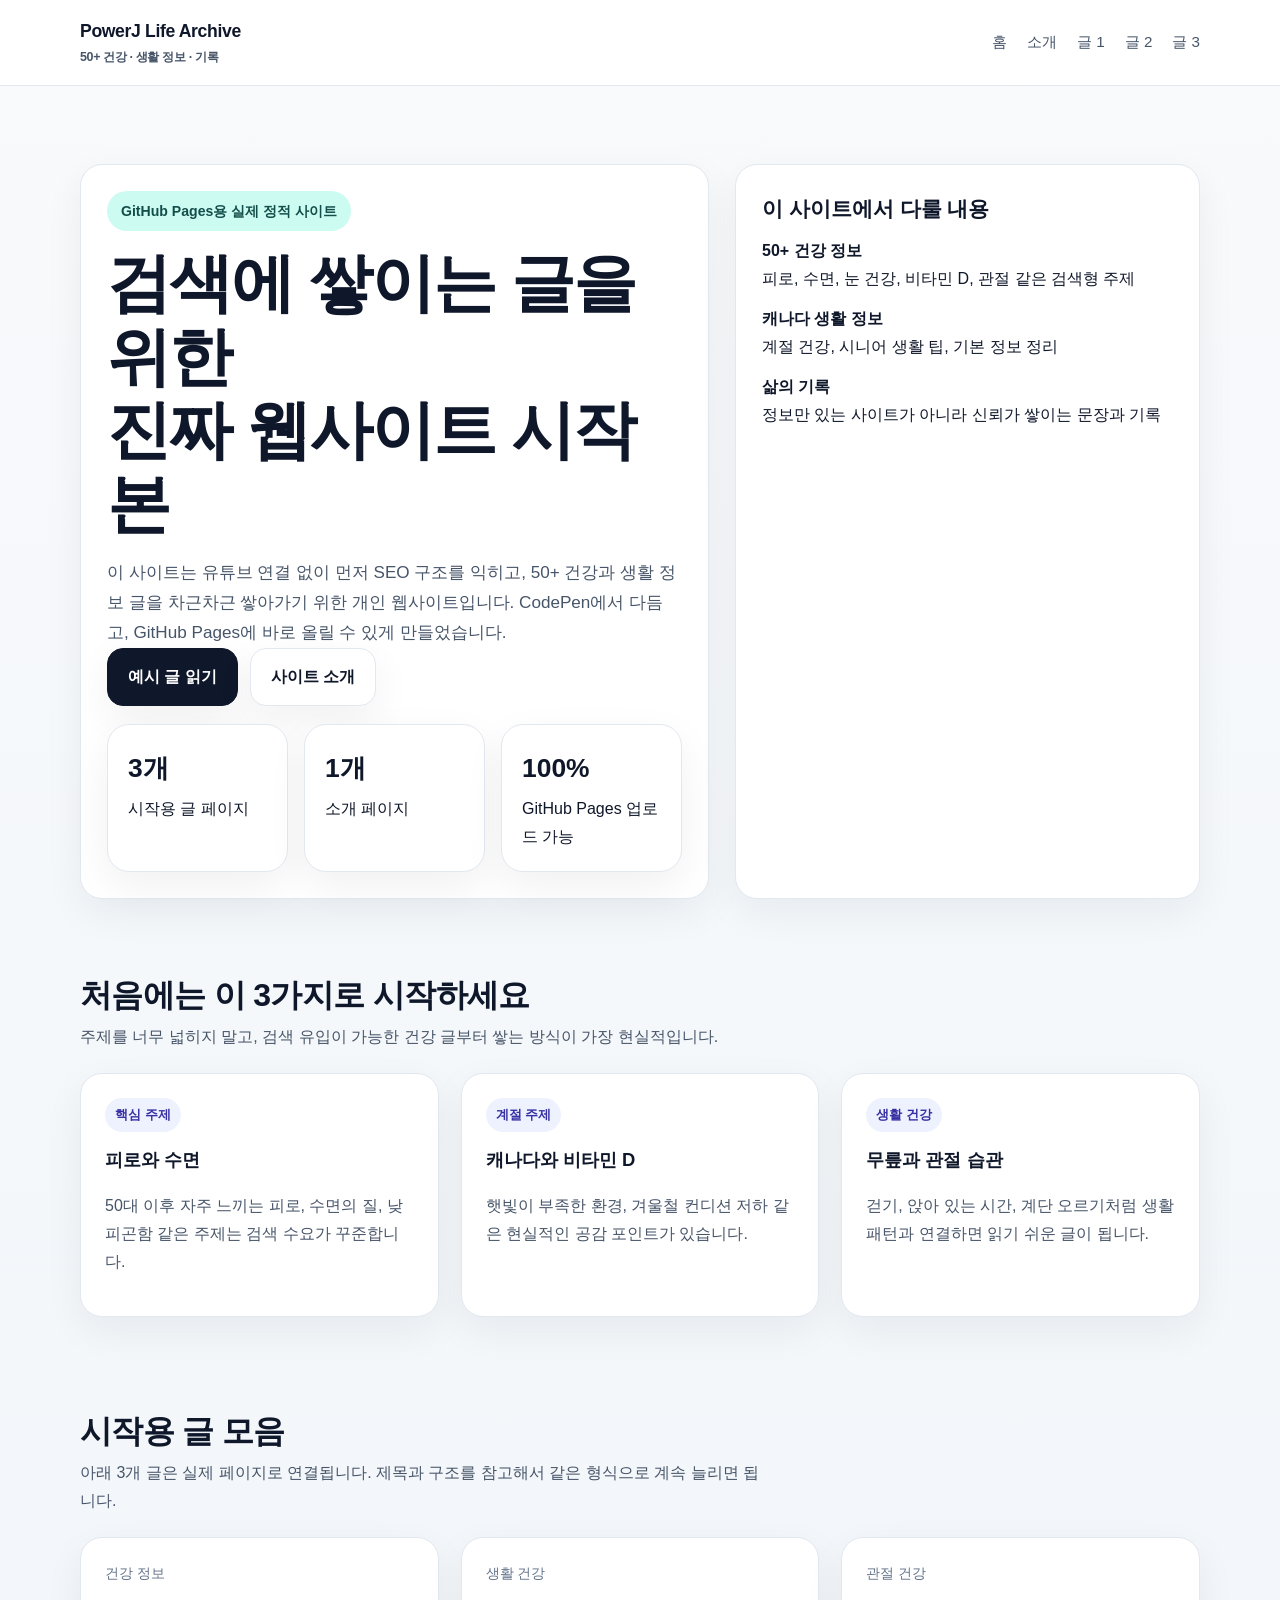
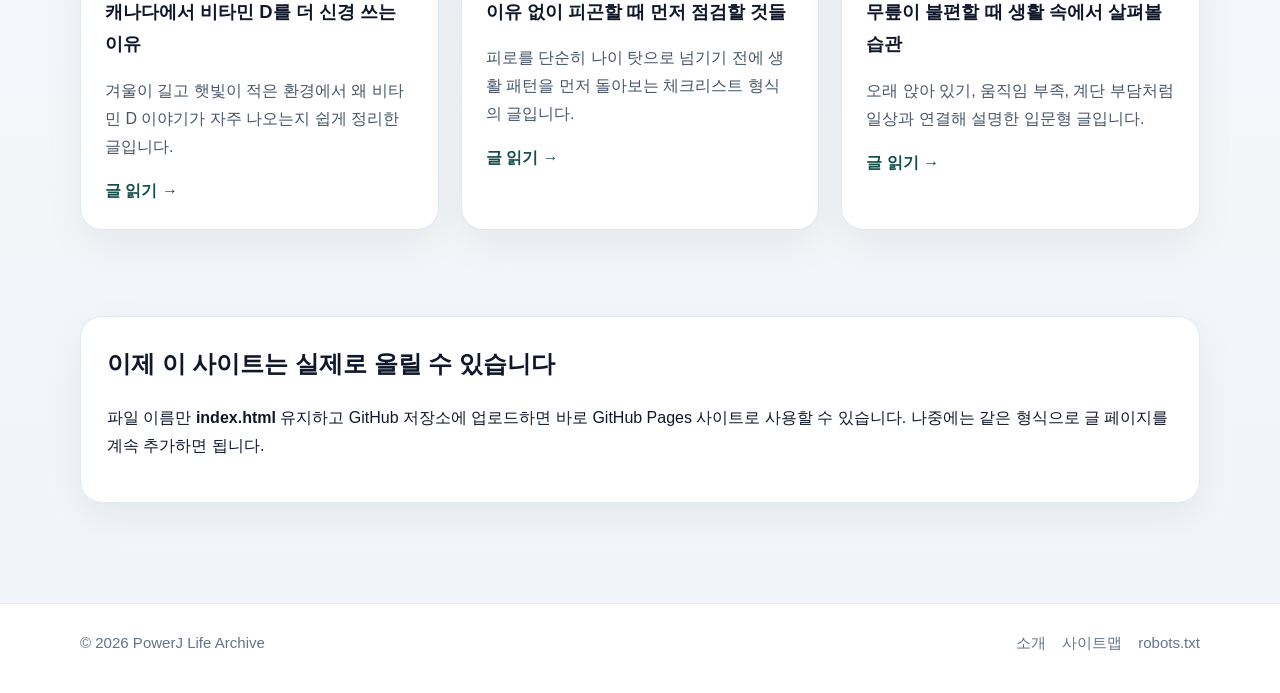
==== index.html @ 20f681a1 "Update index.html" ====
<!DOCTYPE html>
<html lang="ko">
<head>
  <meta charset="UTF-8" />
  <meta name="viewport" content="width=device-width, initial-scale=1.0" />
  <title>PowerJ Life Archive | 50+ 건강과 생활 정보</title>
  <meta name="description" content="캐나다 거주 50+를 위한 건강, 생활 정보, 삶의 기록을 정리하는 PowerJ Life Archive 웹사이트입니다." />
  <meta name="keywords" content="캐나다 50대, 캐나다 시니어, 건강 정보, 생활 정보, 비타민 D, 무릎 통증, 피로, SEO 블로그" />
  <meta name="author" content="PowerJ" />
  <meta property="og:title" content="PowerJ Life Archive" />
  <meta property="og:description" content="50+ 건강과 생활 정보를 차분하게 정리하는 웹사이트" />
  <meta property="og:type" content="website" />
  <meta property="og:locale" content="ko_KR" />
  <link rel="canonical" href="https://yourname.github.io/" />
  <link rel="stylesheet" href="assets/styles.css" />
</head>
<body>
  <header>
    <div class="container nav">
      <a class="brand" href="index.html">PowerJ Life Archive<small>50+ 건강 · 생활 정보 · 기록</small></a>
      <nav class="nav-links">
        <a href="index.html">홈</a>
        <a href="about.html">소개</a>
        <a href="fatigue-checklist.html">글 1</a>
        <a href="vitamin-d-canada.html">글 2</a>
        <a href="knee-pain-habits.html">글 3</a>
      </nav>
    </div>
  </header>

  <main>
    <section class="hero">
      <div class="container hero-wrap">
        <div class="panel">
          <span class="badge">GitHub Pages용 실제 정적 사이트</span>
          <h1>검색에 쌓이는 글을 위한<br>진짜 웹사이트 시작본</h1>
          <p class="lead">이 사이트는 유튜브 연결 없이 먼저 SEO 구조를 익히고, 50+ 건강과 생활 정보 글을 차근차근 쌓아가기 위한 개인 웹사이트입니다. CodePen에서 다듬고, GitHub Pages에 바로 올릴 수 있게 만들었습니다.</p>
          <div class="button-row">
            <a class="btn primary" href="posts/vitamin-d-canada.html">예시 글 읽기</a>
            <a class="btn" href="about.html">사이트 소개</a>
          </div>
          <div class="stat-wrap">
            <div class="stat"><strong>3개</strong><span>시작용 글 페이지</span></div>
            <div class="stat"><strong>1개</strong><span>소개 페이지</span></div>
            <div class="stat"><strong>100%</strong><span>GitHub Pages 업로드 가능</span></div>
          </div>
        </div>
        <div class="panel">
          <h2>이 사이트에서 다룰 내용</h2>
          <ul class="list-clean">
            <li><strong>50+ 건강 정보</strong><br><span>피로, 수면, 눈 건강, 비타민 D, 관절 같은 검색형 주제</span></li>
            <li><strong>캐나다 생활 정보</strong><br><span>계절 건강, 시니어 생활 팁, 기본 정보 정리</span></li>
            <li><strong>삶의 기록</strong><br><span>정보만 있는 사이트가 아니라 신뢰가 쌓이는 문장과 기록</span></li>
          </ul>
        </div>
      </div>
    </section>

    <section>
      <div class="container">
        <div class="section-head">
          <div>
            <h2>처음에는 이 3가지로 시작하세요</h2>
            <p>주제를 너무 넓히지 말고, 검색 유입이 가능한 건강 글부터 쌓는 방식이 가장 현실적입니다.</p>
          </div>
        </div>
        <div class="grid grid-3">
          <article class="card">
            <span class="eyebrow">핵심 주제</span>
            <h3>피로와 수면</h3>
            <p>50대 이후 자주 느끼는 피로, 수면의 질, 낮 피곤함 같은 주제는 검색 수요가 꾸준합니다.</p>
          </article>
          <article class="card">
            <span class="eyebrow">계절 주제</span>
            <h3>캐나다와 비타민 D</h3>
            <p>햇빛이 부족한 환경, 겨울철 컨디션 저하 같은 현실적인 공감 포인트가 있습니다.</p>
          </article>
          <article class="card">
            <span class="eyebrow">생활 건강</span>
            <h3>무릎과 관절 습관</h3>
            <p>걷기, 앉아 있는 시간, 계단 오르기처럼 생활 패턴과 연결하면 읽기 쉬운 글이 됩니다.</p>
          </article>
        </div>
      </div>
    </section>

    <section>
      <div class="container">
        <div class="section-head">
          <div>
            <h2>시작용 글 모음</h2>
            <p>아래 3개 글은 실제 페이지로 연결됩니다. 제목과 구조를 참고해서 같은 형식으로 계속 늘리면 됩니다.</p>
          </div>
        </div>
        <div class="grid grid-3">
          <article class="post-card">
            <div class="meta">건강 정보</div>
            <h3>캐나다에서 비타민 D를 더 신경 쓰는 이유</h3>
            <p>겨울이 길고 햇빛이 적은 환경에서 왜 비타민 D 이야기가 자주 나오는지 쉽게 정리한 글입니다.</p>
            <a class="post-link" href="posts/vitamin-d-canada.html">글 읽기 →</a>
          </article>
          <article class="post-card">
            <div class="meta">생활 건강</div>
            <h3>이유 없이 피곤할 때 먼저 점검할 것들</h3>
            <p>피로를 단순히 나이 탓으로 넘기기 전에 생활 패턴을 먼저 돌아보는 체크리스트 형식의 글입니다.</p>
            <a class="post-link" href="posts/fatigue-checklist.html">글 읽기 →</a>
          </article>
          <article class="post-card">
            <div class="meta">관절 건강</div>
            <h3>무릎이 불편할 때 생활 속에서 살펴볼 습관</h3>
            <p>오래 앉아 있기, 움직임 부족, 계단 부담처럼 일상과 연결해 설명한 입문형 글입니다.</p>
            <a class="post-link" href="posts/knee-pain-habits.html">글 읽기 →</a>
          </article>
        </div>
      </div>
    </section>

    <section>
      <div class="container">
        <div class="cta-box">
          <h2 style="margin-top:0;">이제 이 사이트는 실제로 올릴 수 있습니다</h2>
          <p>파일 이름만 <strong>index.html</strong> 유지하고 GitHub 저장소에 업로드하면 바로 GitHub Pages 사이트로 사용할 수 있습니다. 나중에는 같은 형식으로 글 페이지를 계속 추가하면 됩니다.</p>
        </div>
      </div>
    </section>
  </main>

  <footer>
    <div class="container footer-inner">
      <div>© 2026 PowerJ Life Archive</div>
      <div class="footer-links">
        <a href="about.html">소개</a>
        <a href="sitemap.xml">사이트맵</a>
        <a href="robots.txt">robots.txt</a>
      </div>
    </div>
  </footer>
</body>
</html>
---- assets/styles.css ----
:root {
  --bg: #f8fafc;
  --card: #ffffff;
  --text: #0f172a;
  --muted: #475569;
  --line: #e2e8f0;
  --accent: #0f766e;
  --accent-soft: #ccfbf1;
  --accent-dark: #134e4a;
  --shadow: 0 14px 40px rgba(15, 23, 42, 0.06);
  --radius: 22px;
}
* { box-sizing: border-box; }
html { scroll-behavior: smooth; }
body {
  margin: 0;
  font-family: -apple-system, BlinkMacSystemFont, "Segoe UI", Roboto, "Noto Sans KR", Arial, sans-serif;
  background: linear-gradient(to bottom, #f8fafc, #f1f5f9);
  color: var(--text);
  line-height: 1.75;
}
a { color: inherit; text-decoration: none; }
img { max-width: 100%; display: block; }
.container { width: min(1120px, calc(100% - 32px)); margin: 0 auto; }
header {
  position: sticky; top: 0; z-index: 100;
  background: rgba(255,255,255,.9); backdrop-filter: blur(10px);
  border-bottom: 1px solid var(--line);
}
.nav { display: flex; align-items: center; justify-content: space-between; gap: 20px; padding: 16px 0; }
.brand { font-weight: 800; font-size: 1.1rem; letter-spacing: -.02em; }
.brand small { display:block; font-size:.78rem; color:var(--muted); font-weight:600; }
.nav-links { display:flex; gap:20px; flex-wrap:wrap; color:var(--muted); font-size:.95rem; }
.nav-links a:hover, .post-link:hover, .footer-links a:hover { color: var(--accent); }
.hero { padding: 78px 0 46px; }
.hero-wrap {
  display:grid; grid-template-columns: 1.15fr .85fr; gap: 26px; align-items: stretch;
}
.badge {
  display:inline-block; padding:8px 14px; border-radius:999px;
  background: var(--accent-soft); color: var(--accent-dark); font-weight: 800; font-size: .88rem; margin-bottom: 16px;
}
h1 { font-size: clamp(2.1rem, 5vw, 4rem); line-height:1.15; margin:0 0 16px; letter-spacing:-.03em; }
.lead { font-size: 1.07rem; color: var(--muted); max-width: 760px; margin: 0 0 24px; }
.button-row { display:flex; flex-wrap:wrap; gap:12px; }
.btn {
  display:inline-block; padding:14px 20px; border-radius:16px; border:1px solid var(--line);
  background:#fff; box-shadow: var(--shadow); font-weight:700; transition:.18s ease;
}
.btn:hover { transform: translateY(-2px); }
.btn.primary { background: var(--text); border-color: var(--text); color:#fff; }
.panel, .card, .post-card, .stat, .article, .cta-box {
  background: var(--card); border:1px solid var(--line); border-radius: var(--radius); box-shadow: var(--shadow);
}
.panel { padding: 26px; }
.panel h2 { margin: 0 0 10px; font-size: 1.3rem; }
.panel p { margin:0; color: var(--muted); }
.grid { display:grid; gap: 22px; }
.grid-3 { grid-template-columns: repeat(3, minmax(0,1fr)); }
.grid-2 { grid-template-columns: repeat(2, minmax(0,1fr)); }
section { padding: 22px 0 64px; }
.section-head { display:flex; justify-content:space-between; align-items:end; gap:20px; margin-bottom:22px; }
.section-head h2 { margin:0; font-size: 2rem; letter-spacing:-.02em; }
.section-head p { margin:0; color:var(--muted); max-width:680px; }
.card, .post-card { padding: 24px; }
.eyebrow {
  display:inline-block; margin-bottom:12px; background:#eef2ff; color:#3730a3; padding:6px 10px; border-radius:999px; font-size:.8rem; font-weight:800;
}
.card h3, .post-card h3 { margin: 0 0 10px; font-size:1.15rem; }
.card p, .post-card p, .article p, .article li { color: var(--muted); }
.stat-wrap { display:grid; grid-template-columns: repeat(3, minmax(0,1fr)); gap:16px; margin-top:18px; }
.stat { padding:20px; }
.stat strong { display:block; font-size:1.65rem; margin-bottom:4px; }
.post-card .meta, .article .meta { font-size:.85rem; color:#64748b; margin:0 0 10px; }
.post-link { color: var(--accent-dark); font-weight: 800; }
.list-clean { list-style:none; padding:0; margin:0; }
.list-clean li + li { margin-top: 12px; }
.article { padding: 28px; }
.article h1 { font-size: clamp(1.8rem, 4vw, 3rem); margin-bottom:10px; }
.article h2 { margin-top:28px; font-size:1.35rem; }
.article ul { padding-left: 18px; }
.cta-box { padding: 26px; }
footer { border-top:1px solid var(--line); background:#fff; margin-top: 36px; }
.footer-inner { display:flex; justify-content:space-between; gap:20px; padding:26px 0 36px; color:#64748b; font-size:.94rem; }
.footer-links { display:flex; gap:16px; flex-wrap:wrap; }
@media (max-width: 900px) {
  .hero-wrap, .grid-3, .grid-2, .stat-wrap { grid-template-columns: 1fr; }
  .nav { flex-direction:column; align-items:flex-start; }
  .section-head { flex-direction:column; align-items:flex-start; }
  .hero { padding-top: 56px; }
}
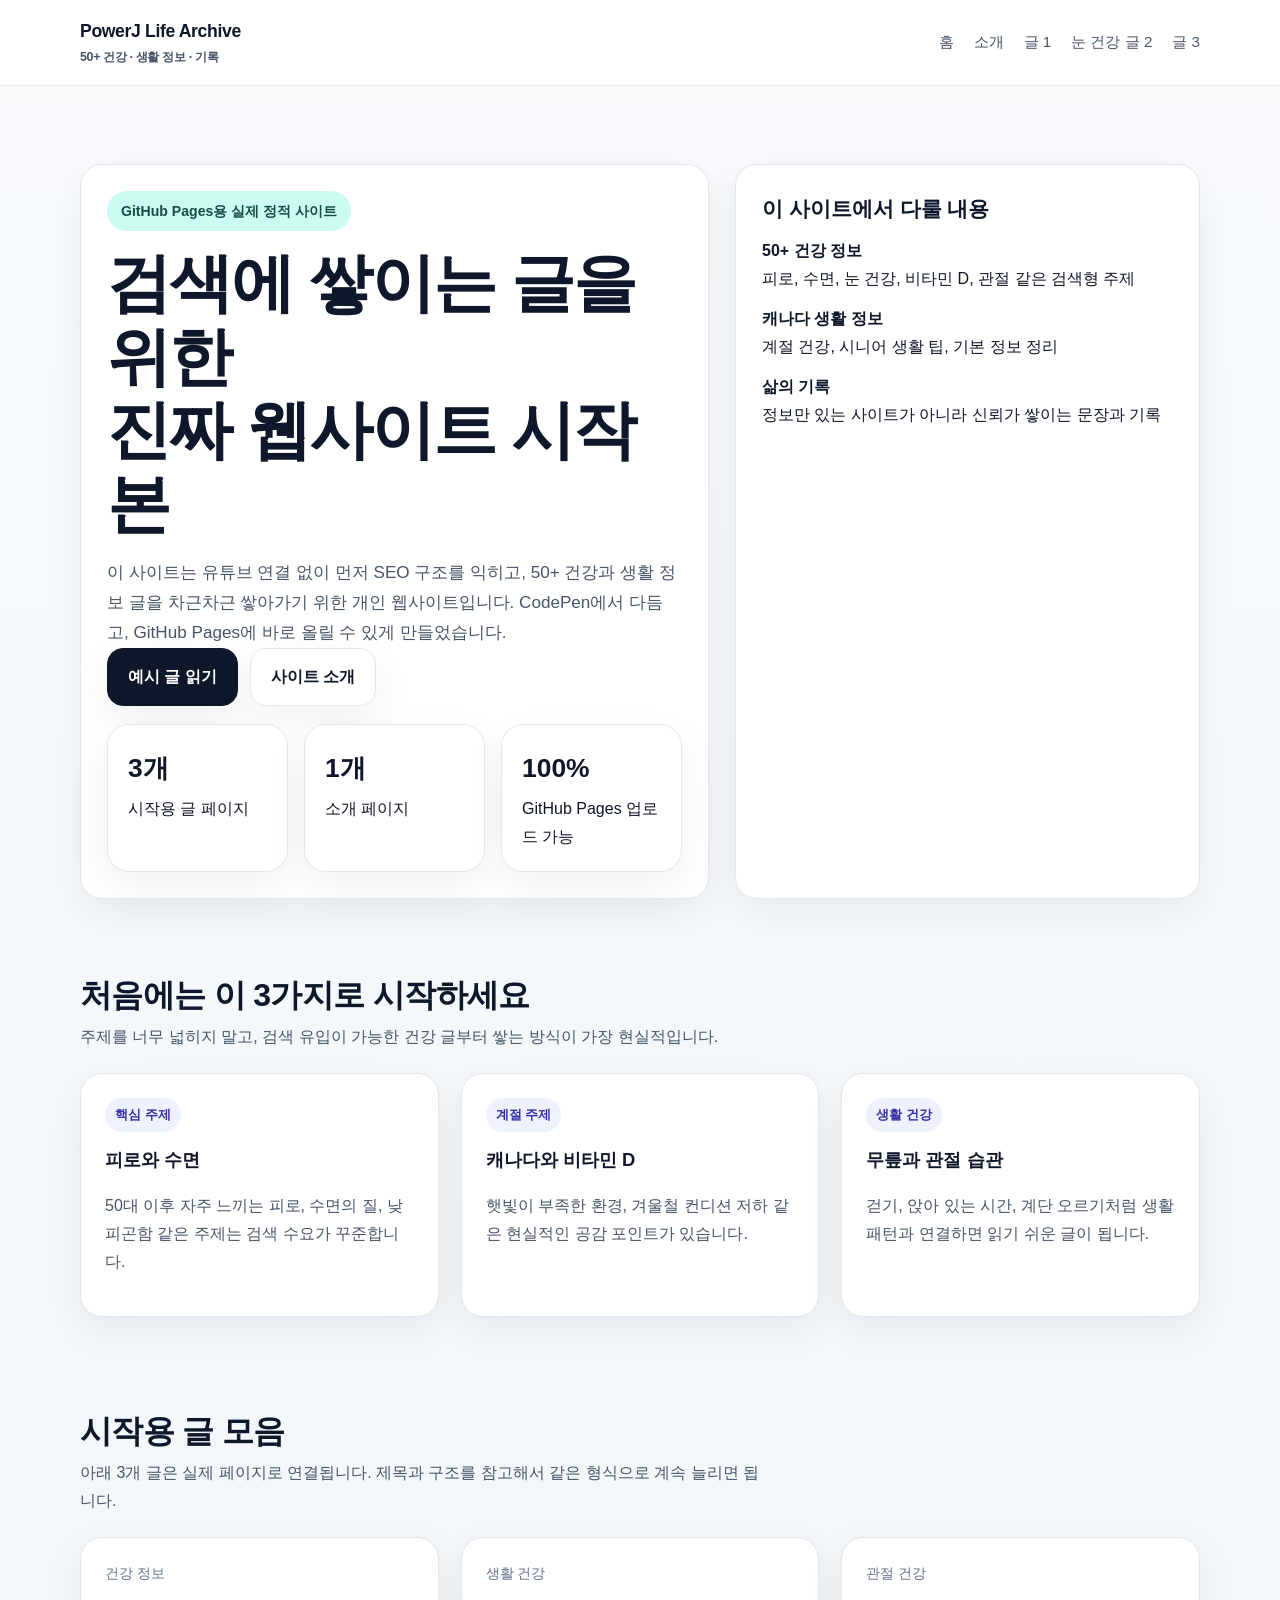
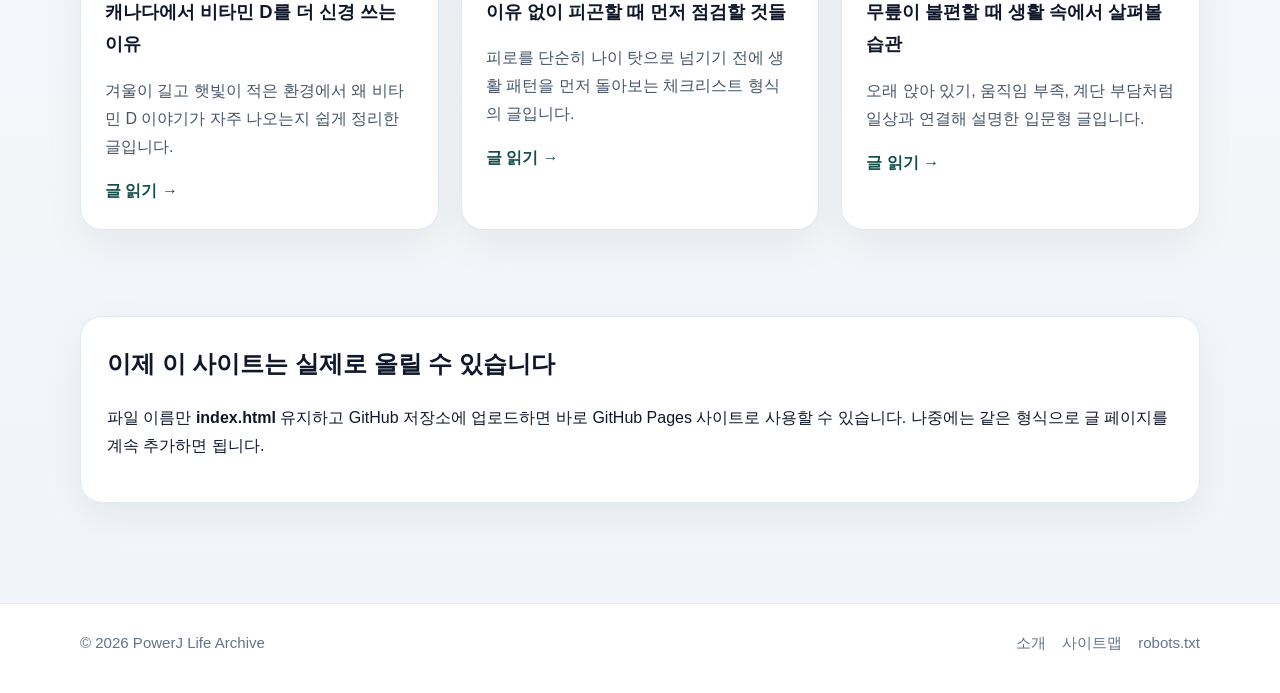
==== commit d12ea2b3: "Update index.html" ====
--- a/index.html
+++ b/index.html
@@ -22,7 +22,7 @@
         <a href="index.html">홈</a>
         <a href="about.html">소개</a>
         <a href="fatigue-checklist.html">글 1</a>
-        <a href="vitamin-d-canada.html">글 2</a>
+        <a href="vitamin-d-canada.html">눈 건강 글 2</a>
         <a href="knee-pain-habits.html">글 3</a>
       </nav>
     </div>
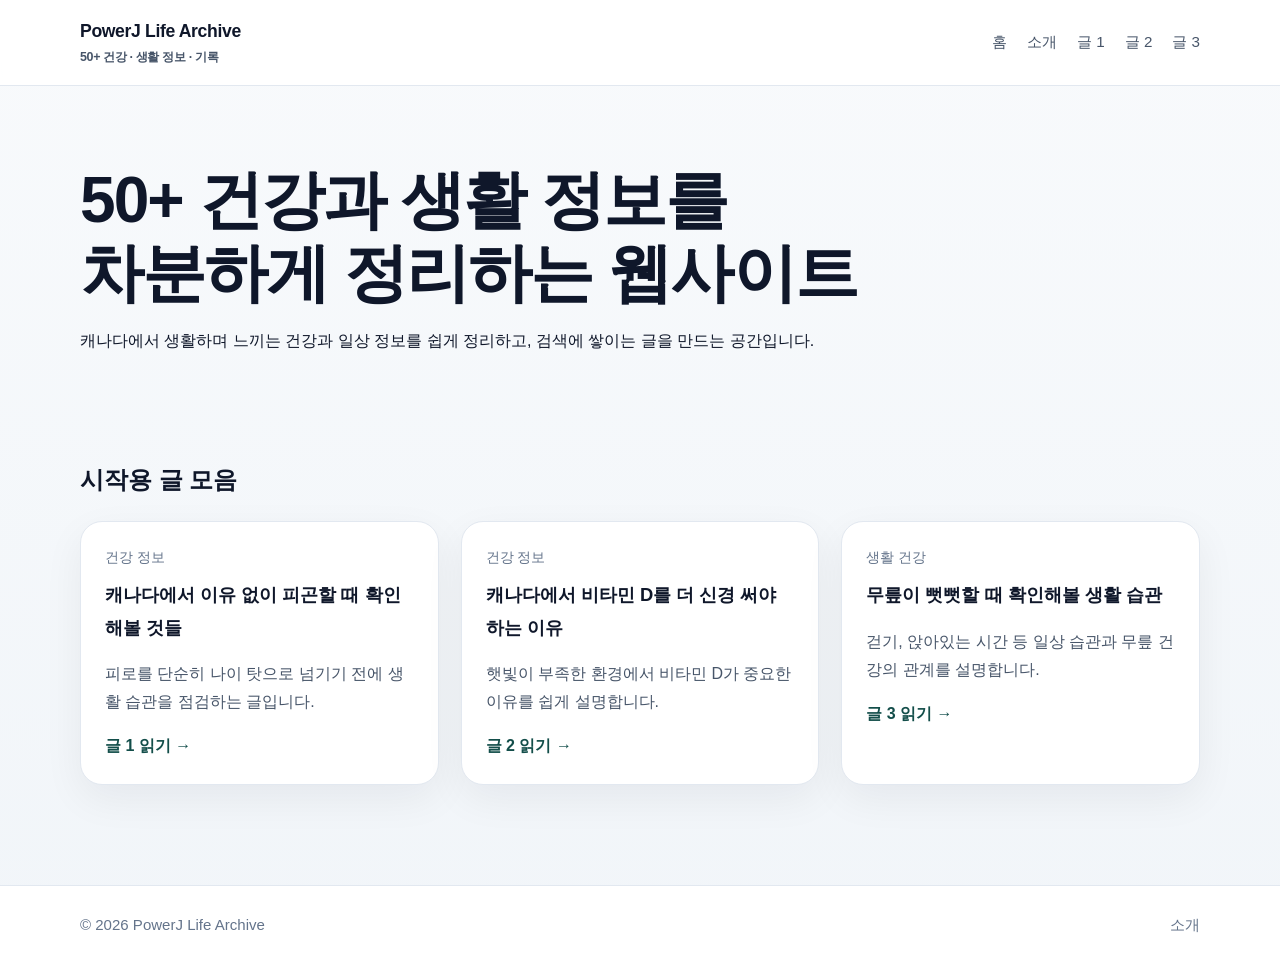
==== commit 7c3749fa: "Update index.html" ====
--- a/index.html
+++ b/index.html
@@ -4,125 +4,75 @@
   <meta charset="UTF-8" />
   <meta name="viewport" content="width=device-width, initial-scale=1.0" />
   <title>PowerJ Life Archive | 50+ 건강과 생활 정보</title>
-  <meta name="description" content="캐나다 거주 50+를 위한 건강, 생활 정보, 삶의 기록을 정리하는 PowerJ Life Archive 웹사이트입니다." />
-  <meta name="keywords" content="캐나다 50대, 캐나다 시니어, 건강 정보, 생활 정보, 비타민 D, 무릎 통증, 피로, SEO 블로그" />
-  <meta name="author" content="PowerJ" />
-  <meta property="og:title" content="PowerJ Life Archive" />
-  <meta property="og:description" content="50+ 건강과 생활 정보를 차분하게 정리하는 웹사이트" />
-  <meta property="og:type" content="website" />
-  <meta property="og:locale" content="ko_KR" />
-  <link rel="canonical" href="https://yourname.github.io/" />
+  <meta name="description" content="캐나다 거주 50+를 위한 건강, 생활 정보, 삶의 기록을 정리하는 웹사이트입니다." />
+  <link rel="canonical" href="https://ynleadership-cloud.github.io/powerj-life-archive/" />
   <link rel="stylesheet" href="assets/styles.css" />
 </head>
+
 <body>
   <header>
     <div class="container nav">
-      <a class="brand" href="index.html">PowerJ Life Archive<small>50+ 건강 · 생활 정보 · 기록</small></a>
+      <a class="brand" href="index.html">
+        PowerJ Life Archive
+        <small>50+ 건강 · 생활 정보 · 기록</small>
+      </a>
+
       <nav class="nav-links">
         <a href="index.html">홈</a>
         <a href="about.html">소개</a>
         <a href="fatigue-checklist.html">글 1</a>
-        <a href="vitamin-d-canada.html">눈 건강 글 2</a>
+        <a href="vitamin-d-canada.html">글 2</a>
         <a href="knee-pain-habits.html">글 3</a>
       </nav>
     </div>
   </header>
 
   <main>
+
     <section class="hero">
-      <div class="container hero-wrap">
-        <div class="panel">
-          <span class="badge">GitHub Pages용 실제 정적 사이트</span>
-          <h1>검색에 쌓이는 글을 위한<br>진짜 웹사이트 시작본</h1>
-          <p class="lead">이 사이트는 유튜브 연결 없이 먼저 SEO 구조를 익히고, 50+ 건강과 생활 정보 글을 차근차근 쌓아가기 위한 개인 웹사이트입니다. CodePen에서 다듬고, GitHub Pages에 바로 올릴 수 있게 만들었습니다.</p>
-          <div class="button-row">
-            <a class="btn primary" href="posts/vitamin-d-canada.html">예시 글 읽기</a>
-            <a class="btn" href="about.html">사이트 소개</a>
-          </div>
-          <div class="stat-wrap">
-            <div class="stat"><strong>3개</strong><span>시작용 글 페이지</span></div>
-            <div class="stat"><strong>1개</strong><span>소개 페이지</span></div>
-            <div class="stat"><strong>100%</strong><span>GitHub Pages 업로드 가능</span></div>
-          </div>
-        </div>
-        <div class="panel">
-          <h2>이 사이트에서 다룰 내용</h2>
-          <ul class="list-clean">
-            <li><strong>50+ 건강 정보</strong><br><span>피로, 수면, 눈 건강, 비타민 D, 관절 같은 검색형 주제</span></li>
-            <li><strong>캐나다 생활 정보</strong><br><span>계절 건강, 시니어 생활 팁, 기본 정보 정리</span></li>
-            <li><strong>삶의 기록</strong><br><span>정보만 있는 사이트가 아니라 신뢰가 쌓이는 문장과 기록</span></li>
-          </ul>
-        </div>
+      <div class="container">
+        <h1>50+ 건강과 생활 정보를<br>차분하게 정리하는 웹사이트</h1>
+        <p>
+          캐나다에서 생활하며 느끼는 건강과 일상 정보를
+          쉽게 정리하고, 검색에 쌓이는 글을 만드는 공간입니다.
+        </p>
       </div>
     </section>
 
     <section>
       <div class="container">
-        <div class="section-head">
-          <div>
-            <h2>처음에는 이 3가지로 시작하세요</h2>
-            <p>주제를 너무 넓히지 말고, 검색 유입이 가능한 건강 글부터 쌓는 방식이 가장 현실적입니다.</p>
-          </div>
-        </div>
+        <h2>시작용 글 모음</h2>
+
         <div class="grid grid-3">
-          <article class="card">
-            <span class="eyebrow">핵심 주제</span>
-            <h3>피로와 수면</h3>
-            <p>50대 이후 자주 느끼는 피로, 수면의 질, 낮 피곤함 같은 주제는 검색 수요가 꾸준합니다.</p>
+
+          <!-- 글 1 -->
+          <article class="post-card">
+            <div class="meta">건강 정보</div>
+            <h3>캐나다에서 이유 없이 피곤할 때 확인해볼 것들</h3>
+            <p>피로를 단순히 나이 탓으로 넘기기 전에 생활 습관을 점검하는 글입니다.</p>
+            <a class="post-link" href="fatigue-checklist.html">글 1 읽기 →</a>
           </article>
-          <article class="card">
-            <span class="eyebrow">계절 주제</span>
-            <h3>캐나다와 비타민 D</h3>
-            <p>햇빛이 부족한 환경, 겨울철 컨디션 저하 같은 현실적인 공감 포인트가 있습니다.</p>
+
+          <!-- 글 2 -->
+          <article class="post-card">
+            <div class="meta">건강 정보</div>
+            <h3>캐나다에서 비타민 D를 더 신경 써야 하는 이유</h3>
+            <p>햇빛이 부족한 환경에서 비타민 D가 중요한 이유를 쉽게 설명합니다.</p>
+            <a class="post-link" href="vitamin-d-canada.html">글 2 읽기 →</a>
           </article>
-          <article class="card">
-            <span class="eyebrow">생활 건강</span>
-            <h3>무릎과 관절 습관</h3>
-            <p>걷기, 앉아 있는 시간, 계단 오르기처럼 생활 패턴과 연결하면 읽기 쉬운 글이 됩니다.</p>
+
+          <!-- 글 3 -->
+          <article class="post-card">
+            <div class="meta">생활 건강</div>
+            <h3>무릎이 뻣뻣할 때 확인해볼 생활 습관</h3>
+            <p>걷기, 앉아있는 시간 등 일상 습관과 무릎 건강의 관계를 설명합니다.</p>
+            <a class="post-link" href="knee-pain-habits.html">글 3 읽기 →</a>
           </article>
+
         </div>
       </div>
     </section>
 
-    <section>
-      <div class="container">
-        <div class="section-head">
-          <div>
-            <h2>시작용 글 모음</h2>
-            <p>아래 3개 글은 실제 페이지로 연결됩니다. 제목과 구조를 참고해서 같은 형식으로 계속 늘리면 됩니다.</p>
-          </div>
-        </div>
-        <div class="grid grid-3">
-          <article class="post-card">
-            <div class="meta">건강 정보</div>
-            <h3>캐나다에서 비타민 D를 더 신경 쓰는 이유</h3>
-            <p>겨울이 길고 햇빛이 적은 환경에서 왜 비타민 D 이야기가 자주 나오는지 쉽게 정리한 글입니다.</p>
-            <a class="post-link" href="posts/vitamin-d-canada.html">글 읽기 →</a>
-          </article>
-          <article class="post-card">
-            <div class="meta">생활 건강</div>
-            <h3>이유 없이 피곤할 때 먼저 점검할 것들</h3>
-            <p>피로를 단순히 나이 탓으로 넘기기 전에 생활 패턴을 먼저 돌아보는 체크리스트 형식의 글입니다.</p>
-            <a class="post-link" href="posts/fatigue-checklist.html">글 읽기 →</a>
-          </article>
-          <article class="post-card">
-            <div class="meta">관절 건강</div>
-            <h3>무릎이 불편할 때 생활 속에서 살펴볼 습관</h3>
-            <p>오래 앉아 있기, 움직임 부족, 계단 부담처럼 일상과 연결해 설명한 입문형 글입니다.</p>
-            <a class="post-link" href="posts/knee-pain-habits.html">글 읽기 →</a>
-          </article>
-        </div>
-      </div>
-    </section>
-
-    <section>
-      <div class="container">
-        <div class="cta-box">
-          <h2 style="margin-top:0;">이제 이 사이트는 실제로 올릴 수 있습니다</h2>
-          <p>파일 이름만 <strong>index.html</strong> 유지하고 GitHub 저장소에 업로드하면 바로 GitHub Pages 사이트로 사용할 수 있습니다. 나중에는 같은 형식으로 글 페이지를 계속 추가하면 됩니다.</p>
-        </div>
-      </div>
-    </section>
   </main>
 
   <footer>
@@ -130,10 +80,9 @@
       <div>© 2026 PowerJ Life Archive</div>
       <div class="footer-links">
         <a href="about.html">소개</a>
-        <a href="sitemap.xml">사이트맵</a>
-        <a href="robots.txt">robots.txt</a>
       </div>
     </div>
   </footer>
+
 </body>
 </html>
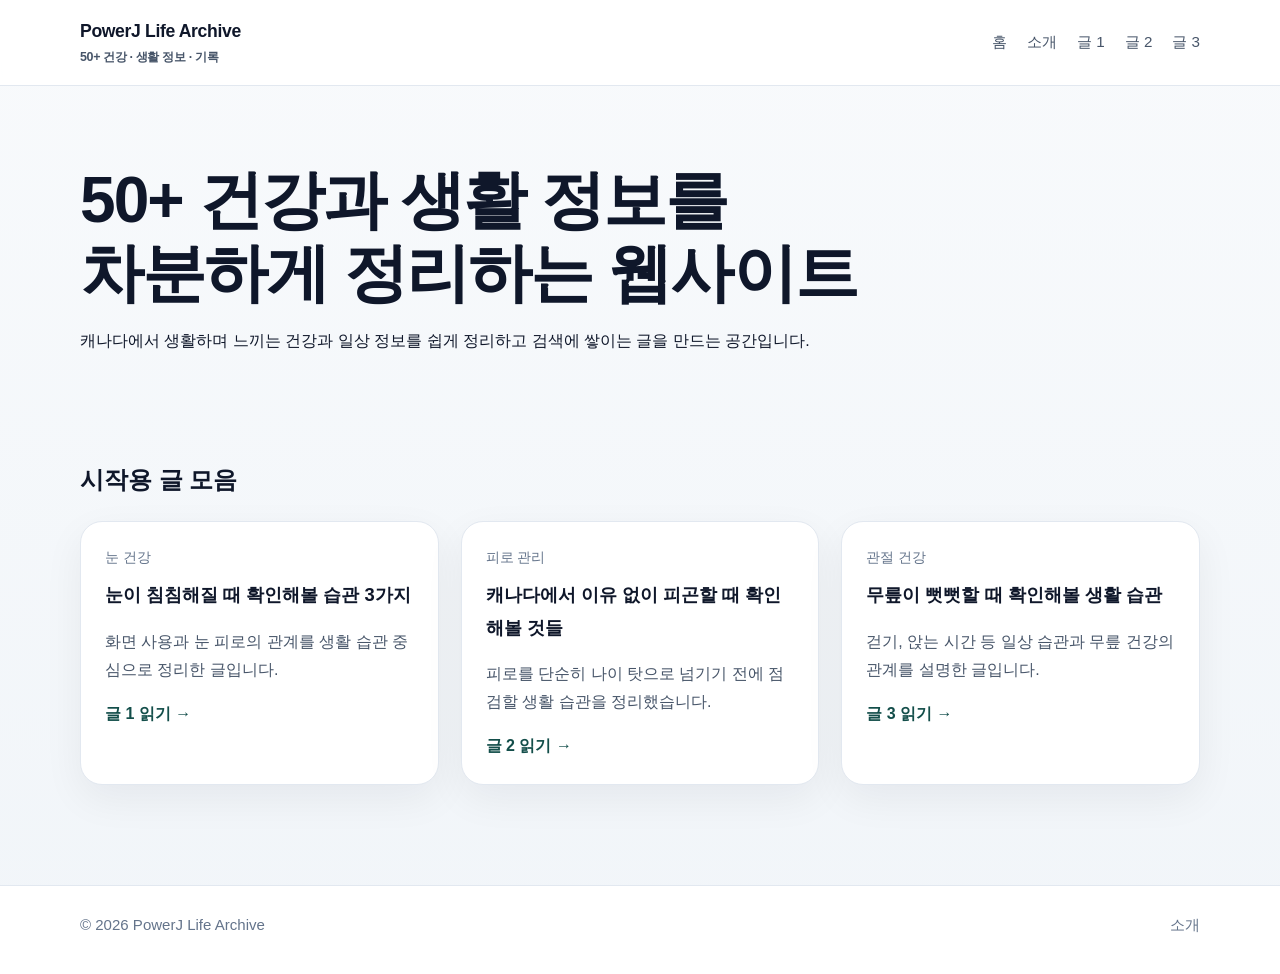
==== commit b6764f7e: "Update index.html" ====
--- a/index.html
+++ b/index.html
@@ -20,8 +20,8 @@
       <nav class="nav-links">
         <a href="index.html">홈</a>
         <a href="about.html">소개</a>
-        <a href="fatigue-checklist.html">글 1</a>
-        <a href="vitamin-d-canada.html">글 2</a>
+        <a href="vitamin-d-canada.html">글 1</a>
+        <a href="fatigue-checklist.html">글 2</a>
         <a href="knee-pain-habits.html">글 3</a>
       </nav>
     </div>
@@ -34,7 +34,7 @@
         <h1>50+ 건강과 생활 정보를<br>차분하게 정리하는 웹사이트</h1>
         <p>
           캐나다에서 생활하며 느끼는 건강과 일상 정보를
-          쉽게 정리하고, 검색에 쌓이는 글을 만드는 공간입니다.
+          쉽게 정리하고 검색에 쌓이는 글을 만드는 공간입니다.
         </p>
       </div>
     </section>
@@ -47,25 +47,25 @@
 
           <!-- 글 1 -->
           <article class="post-card">
-            <div class="meta">건강 정보</div>
-            <h3>캐나다에서 이유 없이 피곤할 때 확인해볼 것들</h3>
-            <p>피로를 단순히 나이 탓으로 넘기기 전에 생활 습관을 점검하는 글입니다.</p>
-            <a class="post-link" href="fatigue-checklist.html">글 1 읽기 →</a>
+            <div class="meta">눈 건강</div>
+            <h3>눈이 침침해질 때 확인해볼 습관 3가지</h3>
+            <p>화면 사용과 눈 피로의 관계를 생활 습관 중심으로 정리한 글입니다.</p>
+            <a class="post-link" href="vitamin-d-canada.html">글 1 읽기 →</a>
           </article>
 
           <!-- 글 2 -->
           <article class="post-card">
-            <div class="meta">건강 정보</div>
-            <h3>캐나다에서 비타민 D를 더 신경 써야 하는 이유</h3>
-            <p>햇빛이 부족한 환경에서 비타민 D가 중요한 이유를 쉽게 설명합니다.</p>
-            <a class="post-link" href="vitamin-d-canada.html">글 2 읽기 →</a>
+            <div class="meta">피로 관리</div>
+            <h3>캐나다에서 이유 없이 피곤할 때 확인해볼 것들</h3>
+            <p>피로를 단순히 나이 탓으로 넘기기 전에 점검할 생활 습관을 정리했습니다.</p>
+            <a class="post-link" href="fatigue-checklist.html">글 2 읽기 →</a>
           </article>
 
           <!-- 글 3 -->
           <article class="post-card">
-            <div class="meta">생활 건강</div>
+            <div class="meta">관절 건강</div>
             <h3>무릎이 뻣뻣할 때 확인해볼 생활 습관</h3>
-            <p>걷기, 앉아있는 시간 등 일상 습관과 무릎 건강의 관계를 설명합니다.</p>
+            <p>걷기, 앉는 시간 등 일상 습관과 무릎 건강의 관계를 설명한 글입니다.</p>
             <a class="post-link" href="knee-pain-habits.html">글 3 읽기 →</a>
           </article>
 
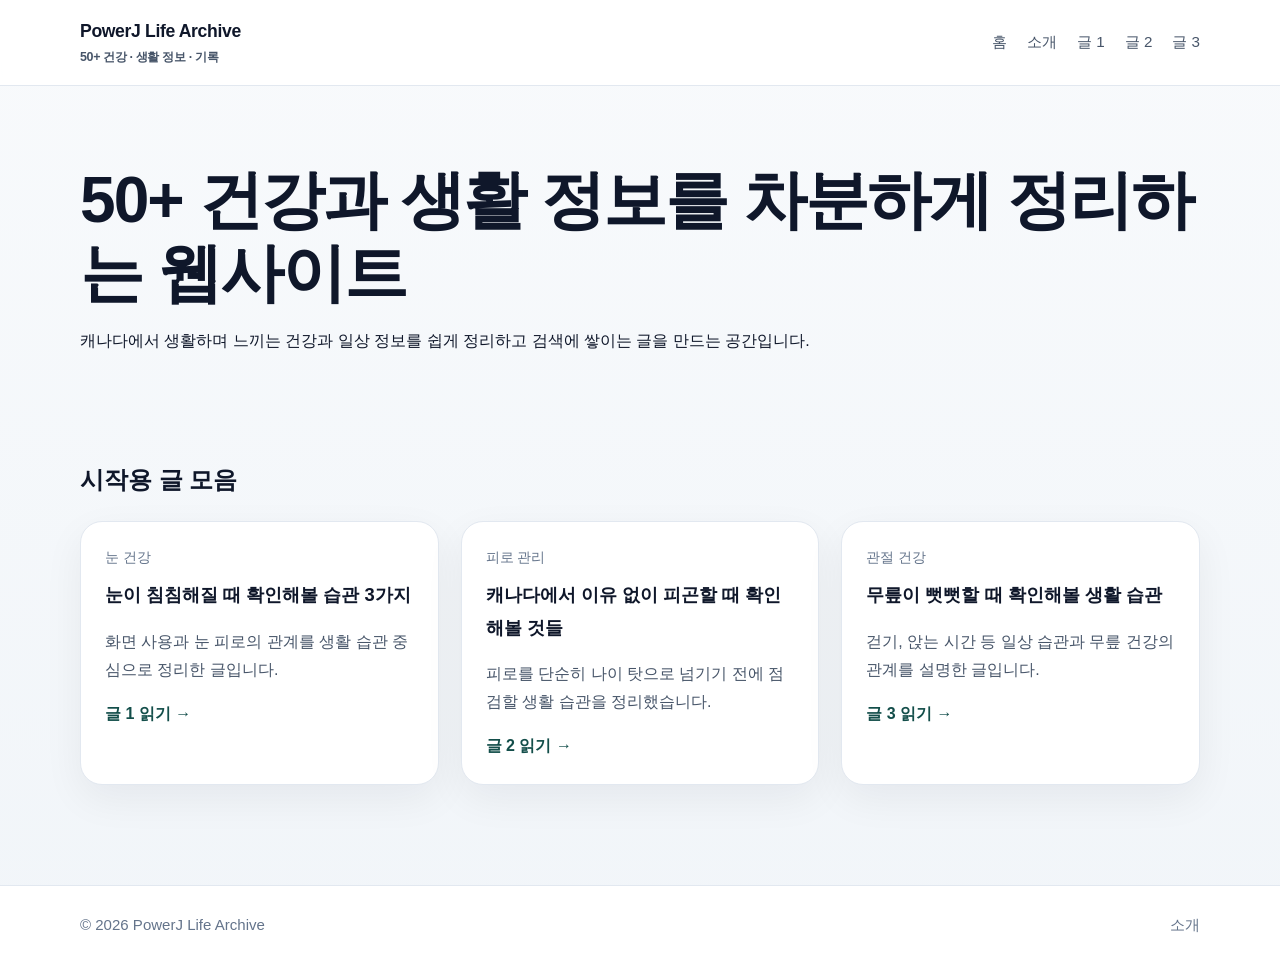
==== commit 16acaba3: "Update index.html" ====
--- a/index.html
+++ b/index.html
@@ -31,7 +31,7 @@
 
     <section class="hero">
       <div class="container">
-        <h1>50+ 건강과 생활 정보를<br>차분하게 정리하는 웹사이트</h1>
+        <h1>50+ 건강과 생활 정보를 차분하게 정리하는 웹사이트</h1>
         <p>
           캐나다에서 생활하며 느끼는 건강과 일상 정보를
           쉽게 정리하고 검색에 쌓이는 글을 만드는 공간입니다.
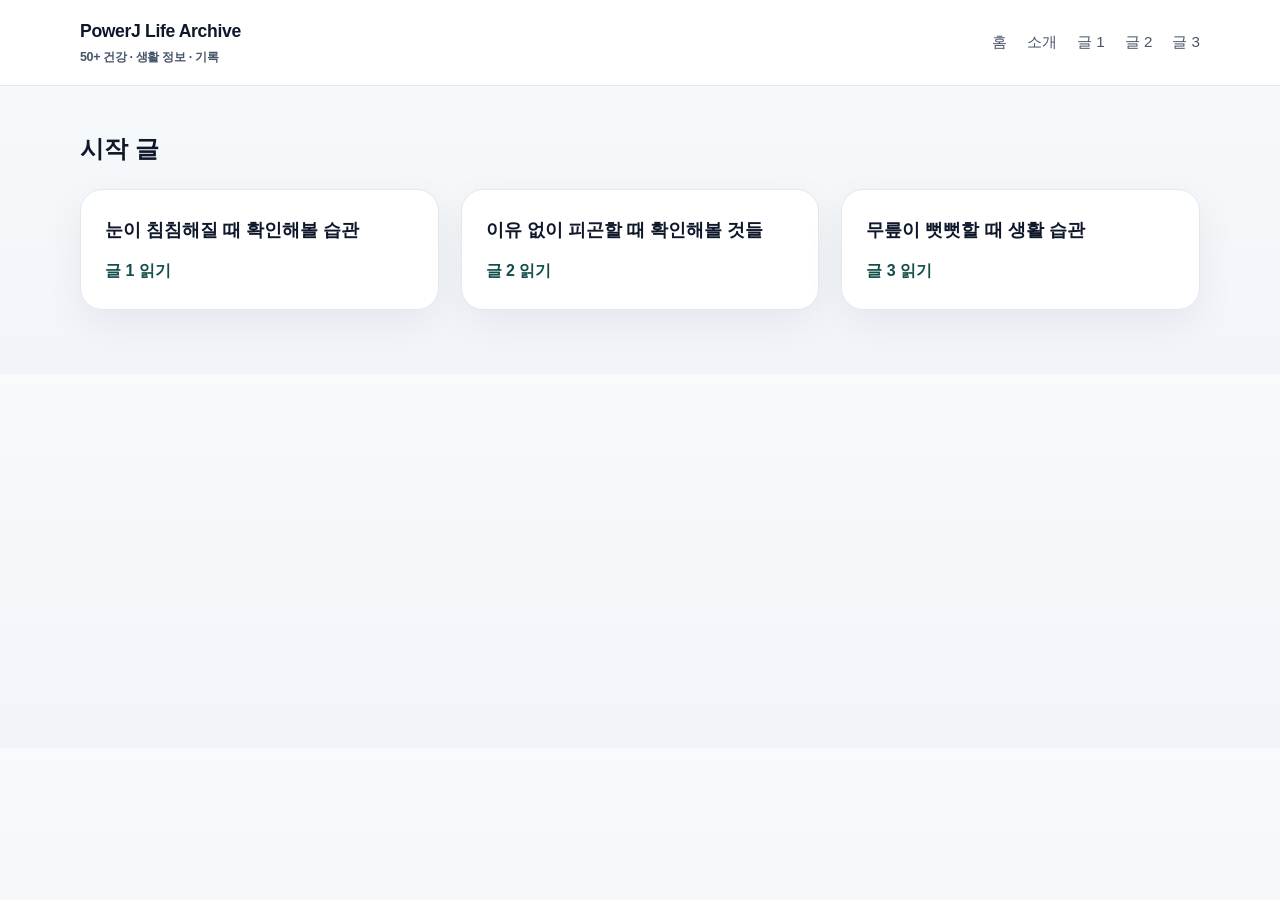
==== commit 0f29d754: "Update index.html" ====
--- a/index.html
+++ b/index.html
@@ -3,86 +3,58 @@
 <head>
   <meta charset="UTF-8" />
   <meta name="viewport" content="width=device-width, initial-scale=1.0" />
-  <title>PowerJ Life Archive | 50+ 건강과 생활 정보</title>
-  <meta name="description" content="캐나다 거주 50+를 위한 건강, 생활 정보, 삶의 기록을 정리하는 웹사이트입니다." />
-  <link rel="canonical" href="https://ynleadership-cloud.github.io/powerj-life-archive/" />
+  <title>PowerJ Life Archive</title>
   <link rel="stylesheet" href="assets/styles.css" />
 </head>
 
 <body>
-  <header>
-    <div class="container nav">
-      <a class="brand" href="index.html">
-        PowerJ Life Archive
-        <small>50+ 건강 · 생활 정보 · 기록</small>
-      </a>
 
-      <nav class="nav-links">
-        <a href="index.html">홈</a>
-        <a href="about.html">소개</a>
-        <a href="vitamin-d-canada.html">글 1</a>
-        <a href="fatigue-checklist.html">글 2</a>
-        <a href="knee-pain-habits.html">글 3</a>
-      </nav>
-    </div>
-  </header>
+<header>
+  <div class="container nav">
+    <a class="brand" href="index.html">
+      PowerJ Life Archive
+      <small>50+ 건강 · 생활 정보 · 기록</small>
+    </a>
 
-  <main>
+    <nav class="nav-links">
+      <a href="index.html">홈</a>
+      <a href="about.html">소개</a>
+      <a href="vitamin-d-canada.html">글 1</a>
+      <a href="fatigue-checklist.html">글 2</a>
+      <a href="knee-pain-habits.html">글 3</a>
+    </nav>
+  </div>
+</header>
 
-    <section class="hero">
-      <div class="container">
-        <h1>50+ 건강과 생활 정보를 차분하게 정리하는 웹사이트</h1>
-        <p>
-          캐나다에서 생활하며 느끼는 건강과 일상 정보를
-          쉽게 정리하고 검색에 쌓이는 글을 만드는 공간입니다.
-        </p>
-      </div>
-    </section>
+<main>
 
-    <section>
-      <div class="container">
-        <h2>시작용 글 모음</h2>
+<section class="container">
+  <h2>시작 글</h2>
 
-        <div class="grid grid-3">
+  <div class="grid grid-3">
 
-          <!-- 글 1 -->
-          <article class="post-card">
-            <div class="meta">눈 건강</div>
-            <h3>눈이 침침해질 때 확인해볼 습관 3가지</h3>
-            <p>화면 사용과 눈 피로의 관계를 생활 습관 중심으로 정리한 글입니다.</p>
-            <a class="post-link" href="vitamin-d-canada.html">글 1 읽기 →</a>
-          </article>
+    <!-- 글 1 -->
+    <article class="post-card">
+      <h3>눈이 침침해질 때 확인해볼 습관</h3>
+      <a class="post-link" href="vitamin-d-canada.html">글 1 읽기</a>
+    </article>
 
-          <!-- 글 2 -->
-          <article class="post-card">
-            <div class="meta">피로 관리</div>
-            <h3>캐나다에서 이유 없이 피곤할 때 확인해볼 것들</h3>
-            <p>피로를 단순히 나이 탓으로 넘기기 전에 점검할 생활 습관을 정리했습니다.</p>
-            <a class="post-link" href="fatigue-checklist.html">글 2 읽기 →</a>
-          </article>
+    <!-- 글 2 -->
+    <article class="post-card">
+      <h3>이유 없이 피곤할 때 확인해볼 것들</h3>
+      <a class="post-link" href="fatigue-checklist.html">글 2 읽기</a>
+    </article>
 
-          <!-- 글 3 -->
-          <article class="post-card">
-            <div class="meta">관절 건강</div>
-            <h3>무릎이 뻣뻣할 때 확인해볼 생활 습관</h3>
-            <p>걷기, 앉는 시간 등 일상 습관과 무릎 건강의 관계를 설명한 글입니다.</p>
-            <a class="post-link" href="knee-pain-habits.html">글 3 읽기 →</a>
-          </article>
+    <!-- 글 3 -->
+    <article class="post-card">
+      <h3>무릎이 뻣뻣할 때 생활 습관</h3>
+      <a class="post-link" href="knee-pain-habits.html">글 3 읽기</a>
+    </article>
 
-        </div>
-      </div>
-    </section>
+  </div>
+</section>
 
-  </main>
-
-  <footer>
-    <div class="container footer-inner">
-      <div>© 2026 PowerJ Life Archive</div>
-      <div class="footer-links">
-        <a href="about.html">소개</a>
-      </div>
-    </div>
-  </footer>
+</main>
 
 </body>
 </html>
